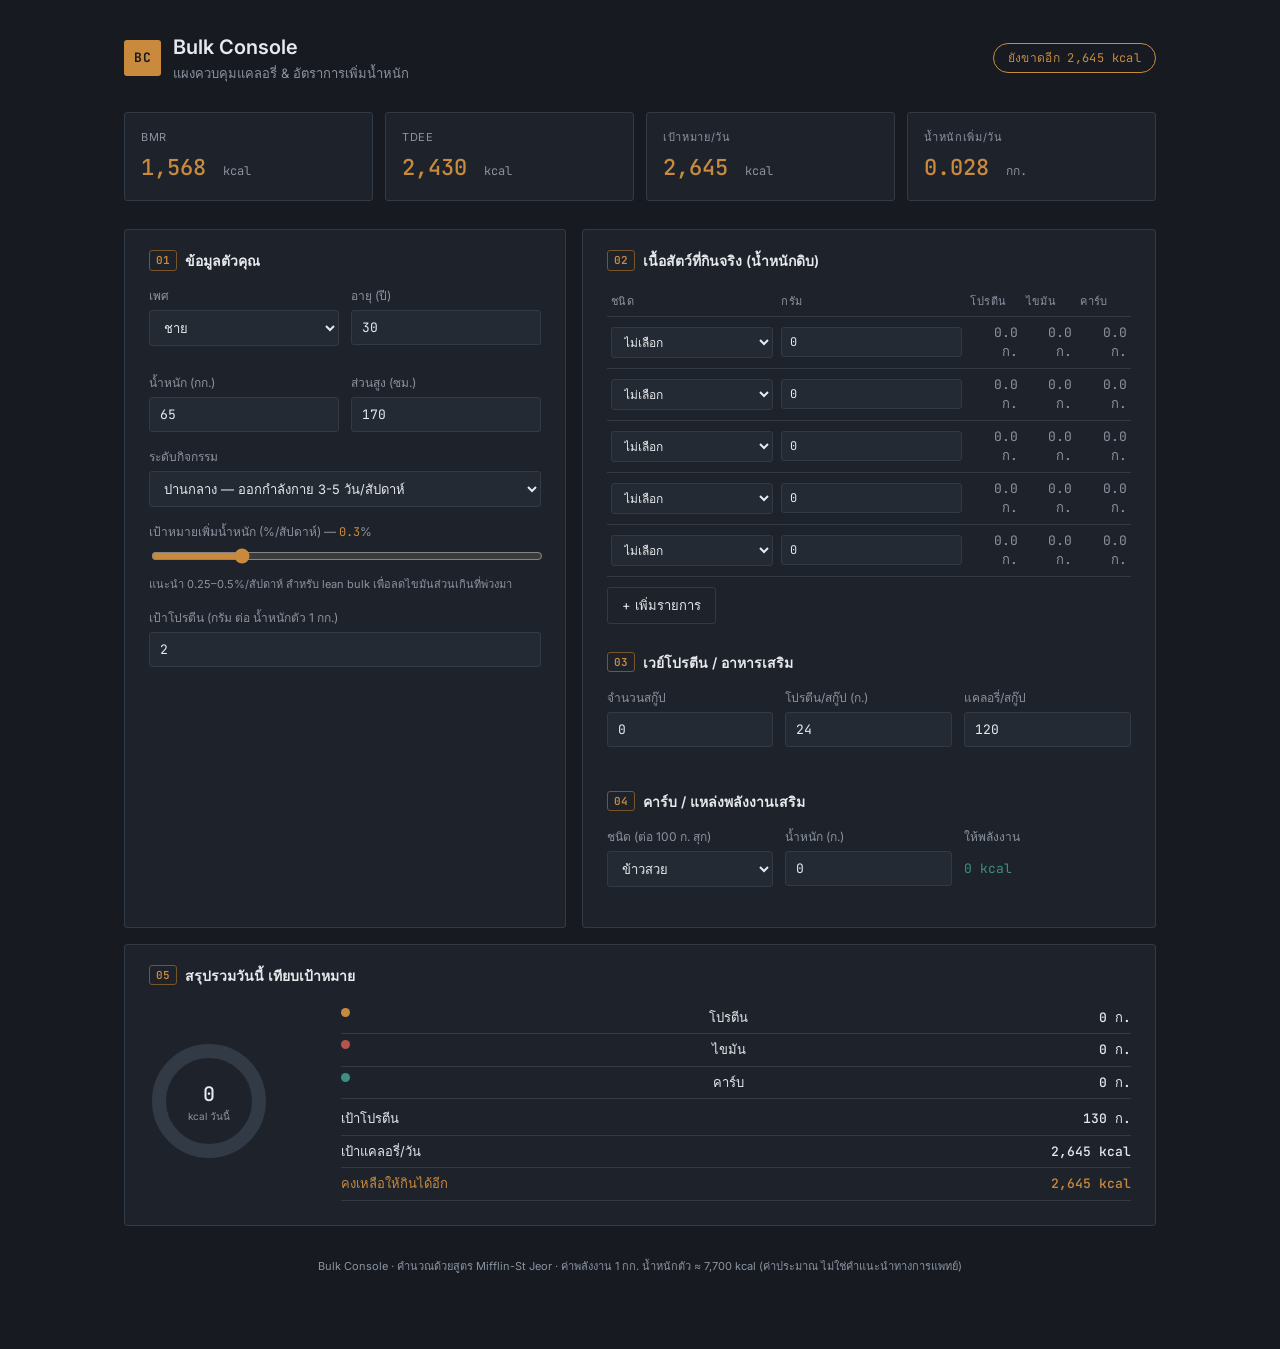
==== index.html @ b2c38f6e "Add Bulk Console calorie/weight-gain dashboard (static site)" ====
<!DOCTYPE html>
<html lang="th">
<head>
<meta charset="UTF-8">
<meta name="viewport" content="width=device-width, initial-scale=1.0">
<title>Bulk Console — แผงคุมแคลอรี่และน้ำหนัก</title>
<link rel="preconnect" href="https://fonts.googleapis.com">
<link rel="preconnect" href="https://fonts.gstatic.com" crossorigin>
<link href="https://fonts.googleapis.com/css2?family=JetBrains+Mono:wght@400;500;700&family=Inter:wght@400;500;600;700&display=swap" rel="stylesheet">
<link rel="stylesheet" href="assets/style.css">
</head>
<body>

<div class="wrap">

  <header class="topbar">
    <div class="topbar__brand">
      <span class="topbar__mark">BC</span>
      <div>
        <h1>Bulk Console</h1>
        <p>แผงควบคุมแคลอรี่ &amp; อัตราการเพิ่มน้ำหนัก</p>
      </div>
    </div>
    <div class="topbar__status" id="statusPill">กำลังคำนวณ…</div>
  </header>

  <section class="gauges" id="gauges"></section>

  <main class="grid">

    <!-- LEFT COLUMN: profile + inputs -->
    <section class="panel panel--profile">
      <h2><span class="eyebrow">01</span> ข้อมูลตัวคุณ</h2>

      <div class="field-grid">
        <div class="field">
          <label for="gender">เพศ</label>
          <select id="gender">
            <option value="male">ชาย</option>
            <option value="female">หญิง</option>
          </select>
        </div>
        <div class="field">
          <label for="age">อายุ (ปี)</label>
          <input type="number" id="age" value="30">
        </div>
        <div class="field">
          <label for="weight">น้ำหนัก (กก.)</label>
          <input type="number" id="weight" value="65" step="0.1">
        </div>
        <div class="field">
          <label for="height">ส่วนสูง (ซม.)</label>
          <input type="number" id="height" value="170">
        </div>
      </div>

      <div class="field">
        <label for="activity">ระดับกิจกรรม</label>
        <select id="activity">
          <option value="1.2">น้อยมาก — นั่งทำงาน ไม่ออกกำลังกาย</option>
          <option value="1.375">น้อย — ออกกำลังกาย 1-3 วัน/สัปดาห์</option>
          <option value="1.55" selected>ปานกลาง — ออกกำลังกาย 3-5 วัน/สัปดาห์</option>
          <option value="1.725">มาก — ออกกำลังกาย 6-7 วัน/สัปดาห์</option>
          <option value="1.9">หนักมาก — เทรนหนัก + งานใช้แรง</option>
        </select>
      </div>

      <div class="field">
        <label for="rate">เป้าหมายเพิ่มน้ำหนัก (%/สัปดาห์) — <output id="rateOut">0.3</output>%</label>
        <input type="range" id="rate" min="0.1" max="1" step="0.1" value="0.3">
        <p class="hint">แนะนำ 0.25–0.5%/สัปดาห์ สำหรับ lean bulk เพื่อลดไขมันส่วนเกินที่พ่วงมา</p>
      </div>

      <div class="field">
        <label for="proteinFactor">เป้าโปรตีน (กรัม ต่อ น้ำหนักตัว 1 กก.)</label>
        <input type="number" id="proteinFactor" value="2" step="0.1" min="1" max="3">
      </div>
    </section>

    <!-- RIGHT COLUMN: food log -->
    <section class="panel panel--food">
      <h2><span class="eyebrow">02</span> เนื้อสัตว์ที่กินจริง (น้ำหนักดิบ)</h2>

      <table class="food-table">
        <thead>
          <tr><th>ชนิด</th><th>กรัม</th><th>โปรตีน</th><th>ไขมัน</th><th>คาร์บ</th></tr>
        </thead>
        <tbody id="foodBody"></tbody>
      </table>
      <button class="btn" id="addRow" type="button">+ เพิ่มรายการ</button>

      <h2 class="mt"><span class="eyebrow">03</span> เวย์โปรตีน / อาหารเสริม</h2>
      <div class="field-grid field-grid--3">
        <div class="field">
          <label for="scoops">จำนวนสกู๊ป</label>
          <input type="number" id="scoops" value="0" min="0" step="1">
        </div>
        <div class="field">
          <label for="scoopProtein">โปรตีน/สกู๊ป (ก.)</label>
          <input type="number" id="scoopProtein" value="24">
        </div>
        <div class="field">
          <label for="scoopCal">แคลอรี่/สกู๊ป</label>
          <input type="number" id="scoopCal" value="120">
        </div>
      </div>

      <h2 class="mt"><span class="eyebrow">04</span> คาร์บ / แหล่งพลังงานเสริม</h2>
      <div class="field-grid field-grid--3">
        <div class="field">
          <label for="carbSource">ชนิด (ต่อ 100 ก. สุก)</label>
          <select id="carbSource">
            <option value="0">ข้าวสวย</option>
            <option value="1">ข้าวกล้อง</option>
            <option value="2">เส้นก๋วยเตี๋ยว</option>
            <option value="3">ขนมปังโฮลวีท</option>
            <option value="4">มันฝรั่งต้ม</option>
            <option value="5">ข้าวโอ๊ต (ดิบ)</option>
          </select>
        </div>
        <div class="field">
          <label for="carbGrams">น้ำหนัก (ก.)</label>
          <input type="number" id="carbGrams" value="0" min="0">
        </div>
        <div class="field metric-mini">
          <label>ให้พลังงาน</label>
          <div class="metric-mini__value" id="carbCalOut">0 kcal</div>
        </div>
      </div>
    </section>

  </main>

  <section class="panel panel--summary">
    <h2><span class="eyebrow">05</span> สรุปรวมวันนี้ เทียบเป้าหมาย</h2>
    <div class="summary-grid">
      <div class="donut-wrap">
        <svg viewBox="0 0 120 120" id="donut" role="img" aria-label="สัดส่วนสารอาหาร">
          <circle cx="60" cy="60" r="50" fill="none" stroke="var(--border)" stroke-width="14"/>
          <circle cx="60" cy="60" r="50" fill="none" id="donutProtein" stroke-width="14" stroke-linecap="butt" transform="rotate(-90 60 60)"/>
          <circle cx="60" cy="60" r="50" fill="none" id="donutFat" stroke-width="14" stroke-linecap="butt" transform="rotate(-90 60 60)"/>
          <circle cx="60" cy="60" r="50" fill="none" id="donutCarb" stroke-width="14" stroke-linecap="butt" transform="rotate(-90 60 60)"/>
        </svg>
        <div class="donut-center">
          <span id="donutKcal">0</span>
          <small>kcal วันนี้</small>
        </div>
      </div>
      <div class="legend">
        <div class="legend__row"><span class="dot dot--protein"></span>โปรตีน <b id="legProtein">0 ก.</b></div>
        <div class="legend__row"><span class="dot dot--fat"></span>ไขมัน <b id="legFat">0 ก.</b></div>
        <div class="legend__row"><span class="dot dot--carb"></span>คาร์บ <b id="legCarb">0 ก.</b></div>
        <div class="legend__row legend__row--divider"></div>
        <div class="legend__row"><span>เป้าโปรตีน</span><b id="legTargetProtein">0 ก.</b></div>
        <div class="legend__row"><span>เป้าแคลอรี่/วัน</span><b id="legTargetCal">0 kcal</b></div>
        <div class="legend__row legend__row--highlight"><span>คงเหลือให้กินได้อีก</span><b id="legRemain">0 kcal</b></div>
      </div>
    </div>
  </section>

  <footer class="foot">
    <p>Bulk Console · คำนวณด้วยสูตร Mifflin-St Jeor · ค่าพลังงาน 1 กก. น้ำหนักตัว ≈ 7,700 kcal (ค่าประมาณ ไม่ใช่คำแนะนำทางการแพทย์)</p>
  </footer>

</div>

<script src="assets/data.js"></script>
<script src="assets/script.js"></script>
</body>
</html>
---- assets/style.css ----
:root {
  --bg: #171B21;
  --panel: #1E232B;
  --panel-raised: #242A33;
  --border: #323A46;
  --text: #E7E9EC;
  --text-dim: #8B93A1;
  --amber: #C98A3E;
  --amber-dim: #7A552A;
  --teal: #3E8E82;
  --rust: #B4544A;
  --font-ui: 'Inter', sans-serif;
  --font-num: 'JetBrains Mono', monospace;
  --radius: 3px;
}

* { box-sizing: border-box; }

body {
  margin: 0;
  background: var(--bg);
  color: var(--text);
  font-family: var(--font-ui);
  line-height: 1.5;
}

.wrap {
  max-width: 1080px;
  margin: 0 auto;
  padding: 2rem 1.5rem 4rem;
}

/* ---------- Topbar ---------- */
.topbar {
  display: flex;
  align-items: center;
  justify-content: space-between;
  margin-bottom: 1.75rem;
  flex-wrap: wrap;
  gap: 1rem;
}
.topbar__brand { display: flex; align-items: center; gap: 12px; }
.topbar__mark {
  font-family: var(--font-num);
  font-weight: 700;
  font-size: 13px;
  color: var(--bg);
  background: var(--amber);
  padding: 8px 10px;
  border-radius: var(--radius);
  letter-spacing: 0.05em;
}
.topbar h1 { font-size: 20px; font-weight: 600; margin: 0; }
.topbar p { font-size: 13px; color: var(--text-dim); margin: 2px 0 0; }
.topbar__status {
  font-family: var(--font-num);
  font-size: 12px;
  color: var(--teal);
  border: 1px solid var(--teal);
  border-radius: 999px;
  padding: 5px 14px;
  letter-spacing: 0.03em;
}

/* ---------- Gauges ---------- */
.gauges {
  display: grid;
  grid-template-columns: repeat(4, 1fr);
  gap: 12px;
  margin-bottom: 1.75rem;
}
.gauge {
  background: var(--panel);
  border: 1px solid var(--border);
  border-radius: var(--radius);
  padding: 1rem;
}
.gauge__label {
  font-size: 11px;
  text-transform: uppercase;
  letter-spacing: 0.06em;
  color: var(--text-dim);
  margin-bottom: 6px;
}
.gauge__value {
  font-family: var(--font-num);
  font-size: 22px;
  font-weight: 500;
  color: var(--amber);
}
.gauge__value small {
  font-size: 12px;
  color: var(--text-dim);
  font-weight: 400;
  margin-left: 4px;
}

/* ---------- Panels ---------- */
.grid {
  display: grid;
  grid-template-columns: 1fr 1.3fr;
  gap: 16px;
  margin-bottom: 16px;
}
.panel {
  background: var(--panel);
  border: 1px solid var(--border);
  border-radius: var(--radius);
  padding: 1.25rem 1.5rem 1.5rem;
}
.panel h2 {
  font-size: 14px;
  font-weight: 600;
  margin: 0 0 1rem;
  display: flex;
  align-items: center;
  gap: 8px;
}
.panel h2.mt { margin-top: 1.75rem; }
.eyebrow {
  font-family: var(--font-num);
  font-size: 11px;
  color: var(--amber);
  border: 1px solid var(--amber-dim);
  border-radius: var(--radius);
  padding: 1px 6px;
}

/* ---------- Fields ---------- */
.field { margin-bottom: 1rem; }
.field label {
  display: block;
  font-size: 12px;
  color: var(--text-dim);
  margin-bottom: 5px;
}
.field-grid {
  display: grid;
  grid-template-columns: 1fr 1fr;
  gap: 12px;
}
.field-grid--3 { grid-template-columns: 1fr 1fr 1fr; }
.hint { font-size: 11px; color: var(--text-dim); margin: 6px 0 0; }

input[type="number"], input[type="text"], select {
  width: 100%;
  background: var(--panel-raised);
  border: 1px solid var(--border);
  color: var(--text);
  font-family: var(--font-num);
  font-size: 13px;
  padding: 8px 10px;
  border-radius: var(--radius);
}
select { font-family: var(--font-ui); }
input:focus, select:focus {
  outline: none;
  border-color: var(--amber);
}
input[type="range"] {
  width: 100%;
  accent-color: var(--amber);
}
output { color: var(--amber); font-family: var(--font-num); }

/* ---------- Food table ---------- */
.food-table { width: 100%; border-collapse: collapse; font-size: 13px; }
.food-table th {
  text-align: left;
  font-size: 11px;
  text-transform: uppercase;
  letter-spacing: 0.04em;
  color: var(--text-dim);
  font-weight: 500;
  padding: 6px 4px;
  border-bottom: 1px solid var(--border);
}
.food-table td { padding: 6px 4px; border-bottom: 1px solid var(--border); }
.food-table td select, .food-table td input {
  padding: 6px 8px;
  font-size: 12px;
}
.food-table td.num { font-family: var(--font-num); color: var(--text-dim); text-align: right; }

.btn {
  margin-top: 10px;
  background: transparent;
  border: 1px solid var(--border);
  color: var(--text);
  font-family: var(--font-ui);
  font-size: 13px;
  padding: 7px 14px;
  border-radius: var(--radius);
  cursor: pointer;
}
.btn:hover { border-color: var(--amber); color: var(--amber); }

.metric-mini__value {
  font-family: var(--font-num);
  font-size: 13px;
  color: var(--teal);
  padding: 8px 0;
}

/* ---------- Summary / donut ---------- */
.panel--summary { grid-column: 1 / -1; }
.summary-grid {
  display: grid;
  grid-template-columns: 160px 1fr;
  gap: 2rem;
  align-items: center;
}
.donut-wrap { position: relative; width: 120px; height: 120px; }
.donut-wrap svg circle { transition: stroke-dasharray 0.2s ease; }
.donut-center {
  position: absolute;
  inset: 0;
  display: flex;
  flex-direction: column;
  align-items: center;
  justify-content: center;
}
.donut-center span {
  font-family: var(--font-num);
  font-size: 20px;
  font-weight: 500;
}
.donut-center small { font-size: 10px; color: var(--text-dim); }

.legend__row {
  display: flex;
  justify-content: space-between;
  font-size: 13px;
  padding: 6px 0;
  border-bottom: 1px solid var(--border);
}
.legend__row b { font-family: var(--font-num); font-weight: 500; }
.legend__row--divider { border-bottom: none; padding: 2px 0; }
.legend__row--highlight { color: var(--amber); }
.legend__row--highlight b { color: var(--amber); }

.dot { display: inline-block; width: 9px; height: 9px; border-radius: 50%; margin-right: 8px; }
.dot--protein { background: var(--amber); }
.dot--fat { background: var(--rust); }
.dot--carb { background: var(--teal); }

.foot {
  margin-top: 2rem;
  font-size: 11px;
  color: var(--text-dim);
  text-align: center;
}

@media (max-width: 720px) {
  .gauges { grid-template-columns: repeat(2, 1fr); }
  .grid { grid-template-columns: 1fr; }
  .summary-grid { grid-template-columns: 1fr; justify-items: center; }
}
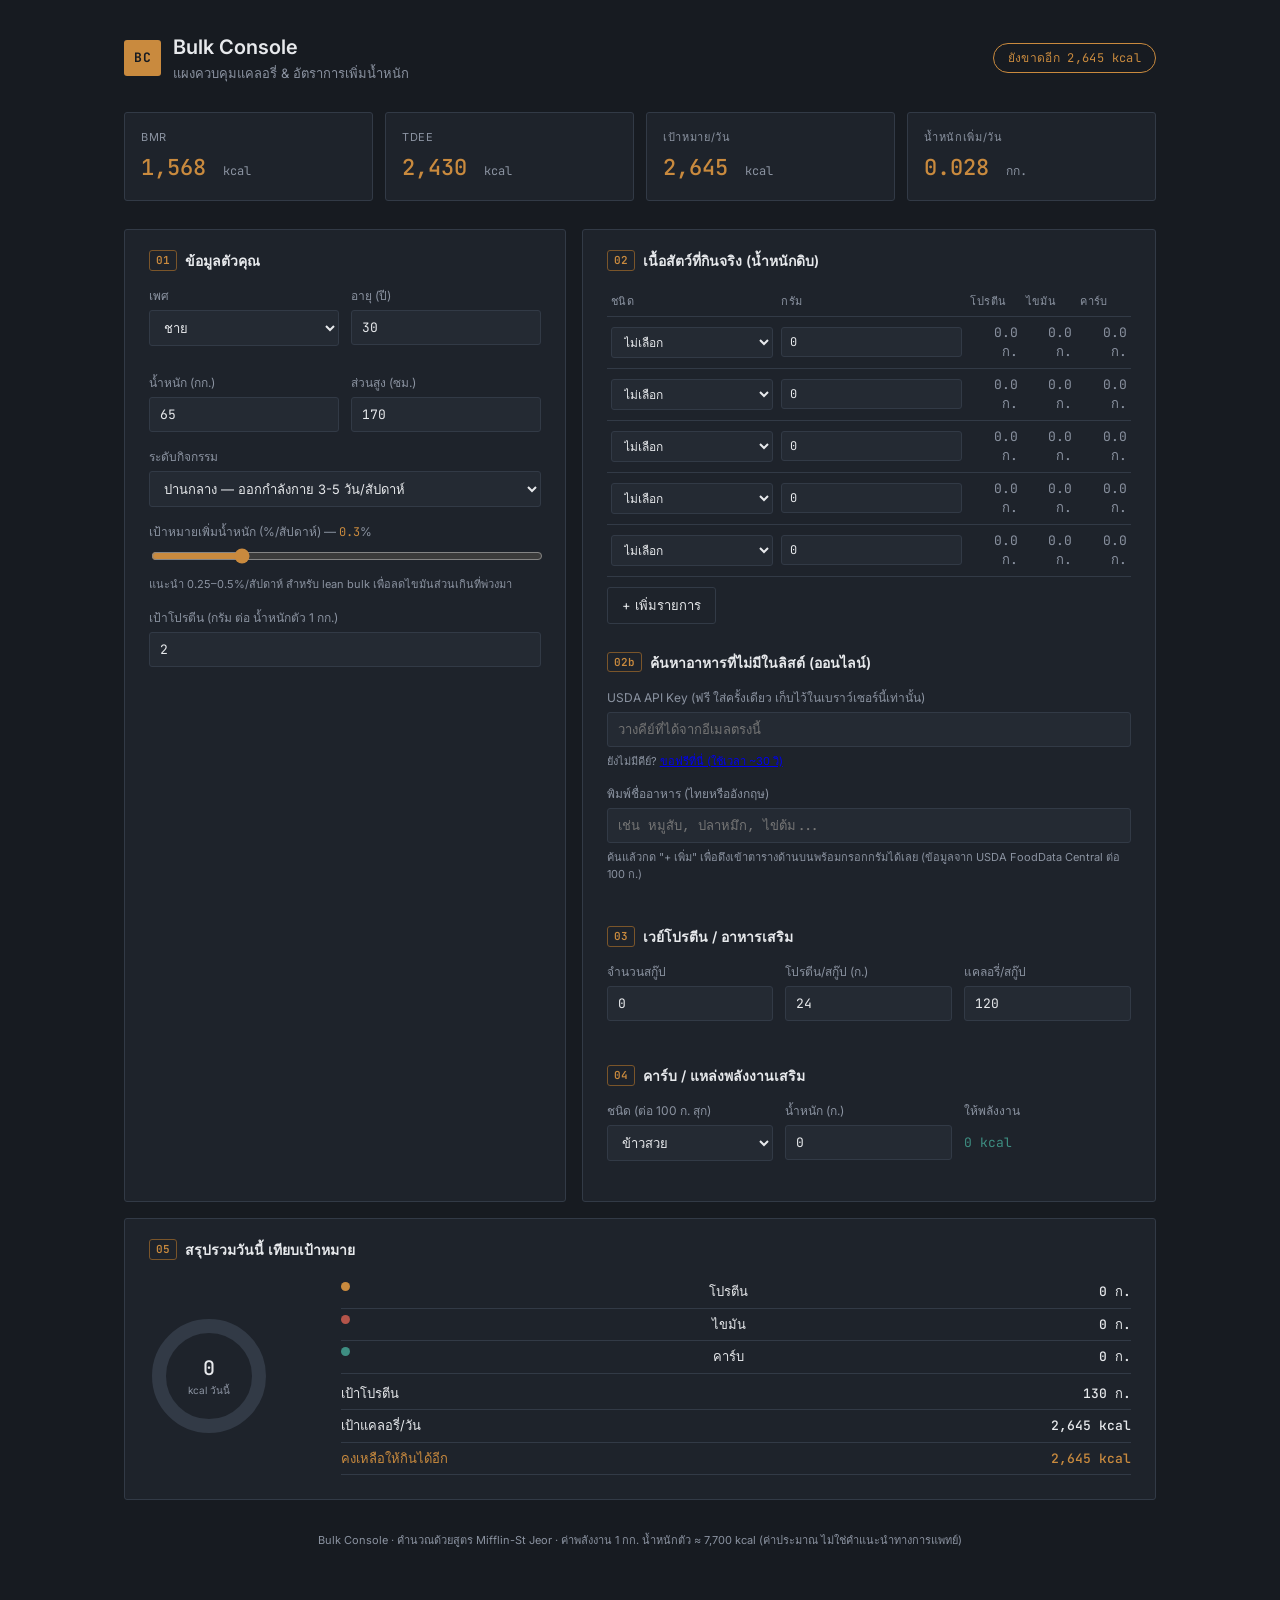
==== commit 039e095a: "Add online food search via USDA FoodData Central for items not in the preset list" ====
--- a/index.html
+++ b/index.html
@@ -89,6 +89,19 @@
       </table>
       <button class="btn" id="addRow" type="button">+ เพิ่มรายการ</button>
 
+      <h2 class="mt"><span class="eyebrow">02b</span> ค้นหาอาหารที่ไม่มีในลิสต์ (ออนไลน์)</h2>
+      <div class="field">
+        <label for="usdaKey">USDA API Key (ฟรี ใส่ครั้งเดียว เก็บไว้ในเบราว์เซอร์นี้เท่านั้น)</label>
+        <input type="text" id="usdaKey" placeholder="วางคีย์ที่ได้จากอีเมลตรงนี้">
+        <p class="hint">ยังไม่มีคีย์? <a href="https://fdc.nal.usda.gov/api-key-signup.html" target="_blank" rel="noopener">ขอฟรีที่นี่ (ใช้เวลา ~30 วิ)</a></p>
+      </div>
+      <div class="field">
+        <label for="foodSearch">พิมพ์ชื่ออาหาร (ไทยหรืออังกฤษ)</label>
+        <input type="text" id="foodSearch" placeholder="เช่น หมูสับ, ปลาหมึก, ไข่ต้ม...">
+        <p class="hint">ค้นแล้วกด "+ เพิ่ม" เพื่อดึงเข้าตารางด้านบนพร้อมกรอกกรัมได้เลย (ข้อมูลจาก USDA FoodData Central ต่อ 100 ก.)</p>
+      </div>
+      <div id="searchResults" class="search-results"></div>
+
       <h2 class="mt"><span class="eyebrow">03</span> เวย์โปรตีน / อาหารเสริม</h2>
       <div class="field-grid field-grid--3">
         <div class="field">
--- a/assets/style.css
+++ b/assets/style.css
@@ -195,6 +195,21 @@
 }
 .btn:hover { border-color: var(--amber); color: var(--amber); }
 
+.search-results { display: flex; flex-direction: column; gap: 8px; margin-top: 10px; }
+.search-result {
+  display: flex;
+  align-items: center;
+  justify-content: space-between;
+  gap: 12px;
+  background: var(--panel-raised);
+  border: 1px solid var(--border);
+  border-radius: var(--radius);
+  padding: 8px 12px;
+}
+.search-result__name { font-size: 13px; }
+.search-result__macro { font-family: var(--font-num); font-size: 11px; color: var(--text-dim); margin-top: 2px; }
+.btn--small { padding: 5px 10px; font-size: 12px; flex-shrink: 0; }
+
 .metric-mini__value {
   font-family: var(--font-num);
   font-size: 13px;
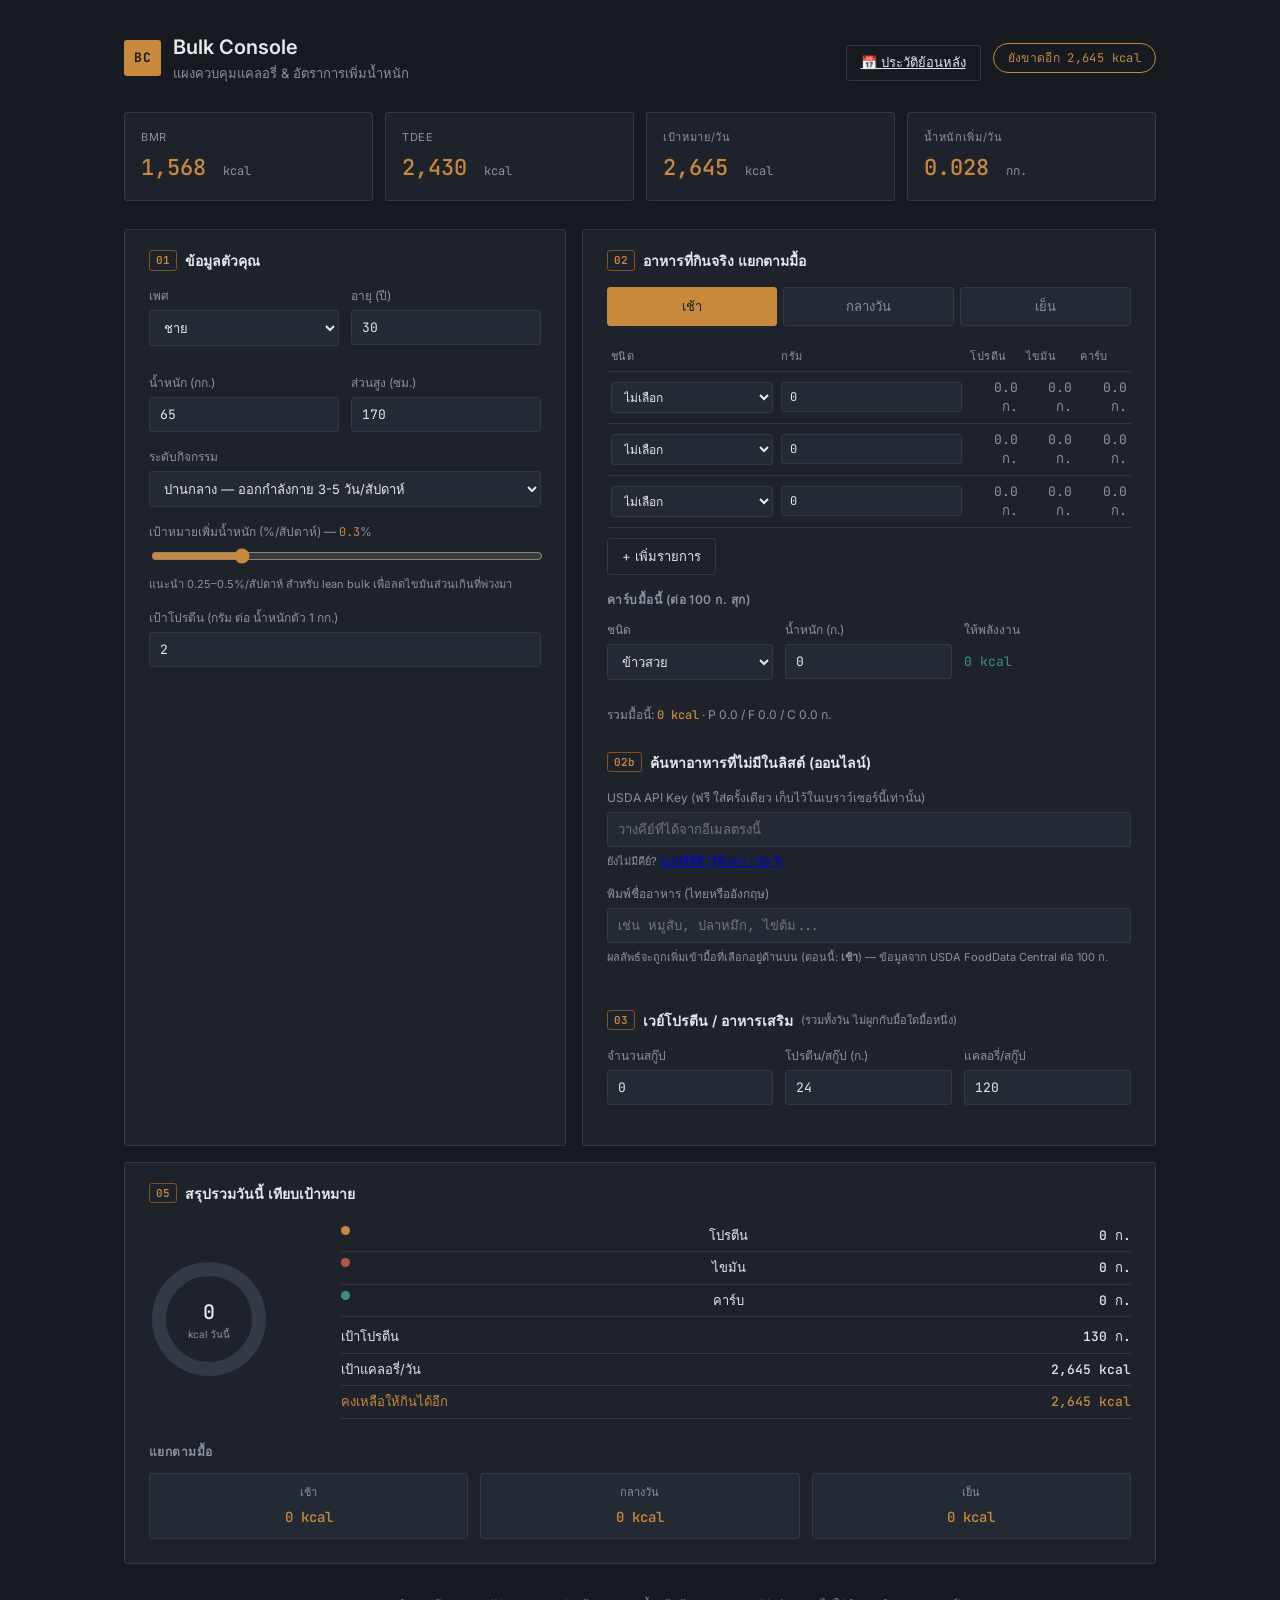
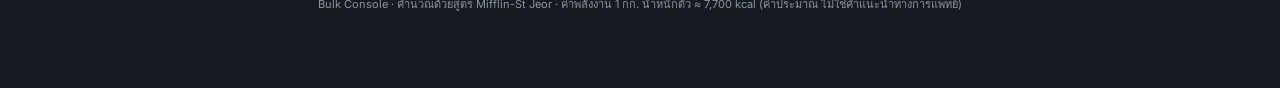
==== commit 88d0fd09: "Split food log by meal (breakfast/lunch/dinner) and add a daily nutrition history page" ====
--- a/index.html
+++ b/index.html
@@ -21,7 +21,10 @@
         <p>แผงควบคุมแคลอรี่ &amp; อัตราการเพิ่มน้ำหนัก</p>
       </div>
     </div>
-    <div class="topbar__status" id="statusPill">กำลังคำนวณ…</div>
+    <div class="topbar__actions">
+      <a class="btn" id="historyBtn" href="history.html" target="_blank" rel="noopener">📅 ประวัติย้อนหลัง</a>
+      <div class="topbar__status" id="statusPill">กำลังคำนวณ…</div>
+    </div>
   </header>
 
   <section class="gauges" id="gauges"></section>
@@ -79,15 +82,115 @@
 
     <!-- RIGHT COLUMN: food log -->
     <section class="panel panel--food">
-      <h2><span class="eyebrow">02</span> เนื้อสัตว์ที่กินจริง (น้ำหนักดิบ)</h2>
-
-      <table class="food-table">
-        <thead>
-          <tr><th>ชนิด</th><th>กรัม</th><th>โปรตีน</th><th>ไขมัน</th><th>คาร์บ</th></tr>
-        </thead>
-        <tbody id="foodBody"></tbody>
-      </table>
-      <button class="btn" id="addRow" type="button">+ เพิ่มรายการ</button>
+      <h2><span class="eyebrow">02</span> อาหารที่กินจริง แยกตามมื้อ</h2>
+
+      <div class="meal-tabs" id="mealTabs">
+        <button class="meal-tab is-active" data-meal="breakfast" type="button">เช้า</button>
+        <button class="meal-tab" data-meal="lunch" type="button">กลางวัน</button>
+        <button class="meal-tab" data-meal="dinner" type="button">เย็น</button>
+      </div>
+
+      <div class="meal-panel" data-meal-panel="breakfast">
+        <table class="food-table">
+          <thead>
+            <tr><th>ชนิด</th><th>กรัม</th><th>โปรตีน</th><th>ไขมัน</th><th>คาร์บ</th></tr>
+          </thead>
+          <tbody class="foodBody" data-meal="breakfast"></tbody>
+        </table>
+        <button class="btn addRow" data-meal="breakfast" type="button">+ เพิ่มรายการ</button>
+
+        <h3 class="meal-subhead">คาร์บมื้อนี้ (ต่อ 100 ก. สุก)</h3>
+        <div class="field-grid field-grid--3">
+          <div class="field">
+            <label>ชนิด</label>
+            <select class="carbSource" data-meal="breakfast">
+              <option value="0">ข้าวสวย</option>
+              <option value="1">ข้าวกล้อง</option>
+              <option value="2">เส้นก๋วยเตี๋ยว</option>
+              <option value="3">ขนมปังโฮลวีท</option>
+              <option value="4">มันฝรั่งต้ม</option>
+              <option value="5">ข้าวโอ๊ต (ดิบ)</option>
+            </select>
+          </div>
+          <div class="field">
+            <label>น้ำหนัก (ก.)</label>
+            <input type="number" class="carbGrams" data-meal="breakfast" value="0" min="0">
+          </div>
+          <div class="field metric-mini">
+            <label>ให้พลังงาน</label>
+            <div class="metric-mini__value carbCalOut" data-meal="breakfast">0 kcal</div>
+          </div>
+        </div>
+        <p class="meal-subtotal" data-meal-subtotal="breakfast">รวมมื้อนี้: <b>0 kcal</b> · P 0 / F 0 / C 0 ก.</p>
+      </div>
+
+      <div class="meal-panel" data-meal-panel="lunch" hidden>
+        <table class="food-table">
+          <thead>
+            <tr><th>ชนิด</th><th>กรัม</th><th>โปรตีน</th><th>ไขมัน</th><th>คาร์บ</th></tr>
+          </thead>
+          <tbody class="foodBody" data-meal="lunch"></tbody>
+        </table>
+        <button class="btn addRow" data-meal="lunch" type="button">+ เพิ่มรายการ</button>
+
+        <h3 class="meal-subhead">คาร์บมื้อนี้ (ต่อ 100 ก. สุก)</h3>
+        <div class="field-grid field-grid--3">
+          <div class="field">
+            <label>ชนิด</label>
+            <select class="carbSource" data-meal="lunch">
+              <option value="0">ข้าวสวย</option>
+              <option value="1">ข้าวกล้อง</option>
+              <option value="2">เส้นก๋วยเตี๋ยว</option>
+              <option value="3">ขนมปังโฮลวีท</option>
+              <option value="4">มันฝรั่งต้ม</option>
+              <option value="5">ข้าวโอ๊ต (ดิบ)</option>
+            </select>
+          </div>
+          <div class="field">
+            <label>น้ำหนัก (ก.)</label>
+            <input type="number" class="carbGrams" data-meal="lunch" value="0" min="0">
+          </div>
+          <div class="field metric-mini">
+            <label>ให้พลังงาน</label>
+            <div class="metric-mini__value carbCalOut" data-meal="lunch">0 kcal</div>
+          </div>
+        </div>
+        <p class="meal-subtotal" data-meal-subtotal="lunch">รวมมื้อนี้: <b>0 kcal</b> · P 0 / F 0 / C 0 ก.</p>
+      </div>
+
+      <div class="meal-panel" data-meal-panel="dinner" hidden>
+        <table class="food-table">
+          <thead>
+            <tr><th>ชนิด</th><th>กรัม</th><th>โปรตีน</th><th>ไขมัน</th><th>คาร์บ</th></tr>
+          </thead>
+          <tbody class="foodBody" data-meal="dinner"></tbody>
+        </table>
+        <button class="btn addRow" data-meal="dinner" type="button">+ เพิ่มรายการ</button>
+
+        <h3 class="meal-subhead">คาร์บมื้อนี้ (ต่อ 100 ก. สุก)</h3>
+        <div class="field-grid field-grid--3">
+          <div class="field">
+            <label>ชนิด</label>
+            <select class="carbSource" data-meal="dinner">
+              <option value="0">ข้าวสวย</option>
+              <option value="1">ข้าวกล้อง</option>
+              <option value="2">เส้นก๋วยเตี๋ยว</option>
+              <option value="3">ขนมปังโฮลวีท</option>
+              <option value="4">มันฝรั่งต้ม</option>
+              <option value="5">ข้าวโอ๊ต (ดิบ)</option>
+            </select>
+          </div>
+          <div class="field">
+            <label>น้ำหนัก (ก.)</label>
+            <input type="number" class="carbGrams" data-meal="dinner" value="0" min="0">
+          </div>
+          <div class="field metric-mini">
+            <label>ให้พลังงาน</label>
+            <div class="metric-mini__value carbCalOut" data-meal="dinner">0 kcal</div>
+          </div>
+        </div>
+        <p class="meal-subtotal" data-meal-subtotal="dinner">รวมมื้อนี้: <b>0 kcal</b> · P 0 / F 0 / C 0 ก.</p>
+      </div>
 
       <h2 class="mt"><span class="eyebrow">02b</span> ค้นหาอาหารที่ไม่มีในลิสต์ (ออนไลน์)</h2>
       <div class="field">
@@ -98,11 +201,11 @@
       <div class="field">
         <label for="foodSearch">พิมพ์ชื่ออาหาร (ไทยหรืออังกฤษ)</label>
         <input type="text" id="foodSearch" placeholder="เช่น หมูสับ, ปลาหมึก, ไข่ต้ม...">
-        <p class="hint">ค้นแล้วกด "+ เพิ่ม" เพื่อดึงเข้าตารางด้านบนพร้อมกรอกกรัมได้เลย (ข้อมูลจาก USDA FoodData Central ต่อ 100 ก.)</p>
+        <p class="hint">ผลลัพธ์จะถูกเพิ่มเข้ามื้อที่เลือกอยู่ด้านบน (ตอนนี้: <b id="activeMealLabel">เช้า</b>) — ข้อมูลจาก USDA FoodData Central ต่อ 100 ก.</p>
       </div>
       <div id="searchResults" class="search-results"></div>
 
-      <h2 class="mt"><span class="eyebrow">03</span> เวย์โปรตีน / อาหารเสริม</h2>
+      <h2 class="mt"><span class="eyebrow">03</span> เวย์โปรตีน / อาหารเสริม <small class="dim">(รวมทั้งวัน ไม่ผูกกับมื้อใดมื้อหนึ่ง)</small></h2>
       <div class="field-grid field-grid--3">
         <div class="field">
           <label for="scoops">จำนวนสกู๊ป</label>
@@ -115,29 +218,6 @@
         <div class="field">
           <label for="scoopCal">แคลอรี่/สกู๊ป</label>
           <input type="number" id="scoopCal" value="120">
-        </div>
-      </div>
-
-      <h2 class="mt"><span class="eyebrow">04</span> คาร์บ / แหล่งพลังงานเสริม</h2>
-      <div class="field-grid field-grid--3">
-        <div class="field">
-          <label for="carbSource">ชนิด (ต่อ 100 ก. สุก)</label>
-          <select id="carbSource">
-            <option value="0">ข้าวสวย</option>
-            <option value="1">ข้าวกล้อง</option>
-            <option value="2">เส้นก๋วยเตี๋ยว</option>
-            <option value="3">ขนมปังโฮลวีท</option>
-            <option value="4">มันฝรั่งต้ม</option>
-            <option value="5">ข้าวโอ๊ต (ดิบ)</option>
-          </select>
-        </div>
-        <div class="field">
-          <label for="carbGrams">น้ำหนัก (ก.)</label>
-          <input type="number" id="carbGrams" value="0" min="0">
-        </div>
-        <div class="field metric-mini">
-          <label>ให้พลังงาน</label>
-          <div class="metric-mini__value" id="carbCalOut">0 kcal</div>
         </div>
       </div>
     </section>
@@ -169,6 +249,19 @@
         <div class="legend__row legend__row--highlight"><span>คงเหลือให้กินได้อีก</span><b id="legRemain">0 kcal</b></div>
       </div>
     </div>
+
+    <h3 class="meal-breakdown-title">แยกตามมื้อ</h3>
+    <div class="meal-breakdown" id="mealBreakdown">
+      <div class="meal-breakdown__row">
+        <span>เช้า</span><b id="mb_breakfast">0 kcal</b>
+      </div>
+      <div class="meal-breakdown__row">
+        <span>กลางวัน</span><b id="mb_lunch">0 kcal</b>
+      </div>
+      <div class="meal-breakdown__row">
+        <span>เย็น</span><b id="mb_dinner">0 kcal</b>
+      </div>
+    </div>
   </section>
 
   <footer class="foot">
--- a/assets/style.css
+++ b/assets/style.css
@@ -52,6 +52,7 @@
 }
 .topbar h1 { font-size: 20px; font-weight: 600; margin: 0; }
 .topbar p { font-size: 13px; color: var(--text-dim); margin: 2px 0 0; }
+.topbar__actions { display: flex; align-items: center; gap: 12px; flex-wrap: wrap; }
 .topbar__status {
   font-family: var(--font-num);
   font-size: 12px;
@@ -162,6 +163,60 @@
   accent-color: var(--amber);
 }
 output { color: var(--amber); font-family: var(--font-num); }
+
+/* ---------- Meal tabs ---------- */
+.meal-tabs { display: flex; gap: 6px; margin-bottom: 1rem; }
+.meal-tab {
+  flex: 1;
+  background: var(--panel-raised);
+  border: 1px solid var(--border);
+  color: var(--text-dim);
+  font-family: var(--font-ui);
+  font-size: 13px;
+  font-weight: 500;
+  padding: 8px 10px;
+  border-radius: var(--radius);
+  cursor: pointer;
+}
+.meal-tab.is-active {
+  color: var(--bg);
+  background: var(--amber);
+  border-color: var(--amber);
+}
+.meal-subhead {
+  font-size: 12px;
+  font-weight: 600;
+  color: var(--text-dim);
+  margin: 1rem 0 0.75rem;
+  text-transform: uppercase;
+  letter-spacing: 0.04em;
+}
+.meal-subtotal {
+  font-size: 12px;
+  color: var(--text-dim);
+  margin: 10px 0 0;
+}
+.meal-subtotal b { font-family: var(--font-num); color: var(--amber); font-weight: 500; }
+.dim { color: var(--text-dim); font-weight: 400; font-size: 11px; }
+
+.meal-breakdown-title {
+  font-size: 12px;
+  font-weight: 600;
+  color: var(--text-dim);
+  text-transform: uppercase;
+  letter-spacing: 0.04em;
+  margin: 1.5rem 0 0.75rem;
+}
+.meal-breakdown { display: grid; grid-template-columns: repeat(3, 1fr); gap: 12px; }
+.meal-breakdown__row {
+  background: var(--panel-raised);
+  border: 1px solid var(--border);
+  border-radius: var(--radius);
+  padding: 10px 12px;
+  text-align: center;
+}
+.meal-breakdown__row span { display: block; font-size: 11px; color: var(--text-dim); margin-bottom: 4px; }
+.meal-breakdown__row b { font-family: var(--font-num); font-size: 14px; color: var(--amber); font-weight: 500; }
 
 /* ---------- Food table ---------- */
 .food-table { width: 100%; border-collapse: collapse; font-size: 13px; }
@@ -266,8 +321,39 @@
   text-align: center;
 }
 
+/* ---------- History page ---------- */
+.day-card { margin-bottom: 14px; }
+.day-card__header {
+  display: flex;
+  align-items: flex-start;
+  justify-content: space-between;
+  gap: 12px;
+  flex-wrap: wrap;
+}
+.day-card__date { font-size: 15px; font-weight: 600; margin: 0 0 4px; }
+.day-card__totals { font-size: 13px; color: var(--text-dim); margin: 0; }
+.day-card__totals b { font-family: var(--font-num); font-weight: 500; }
+.history-meals {
+  display: grid;
+  grid-template-columns: repeat(3, 1fr);
+  gap: 12px;
+  margin-top: 1rem;
+}
+.history-meal {
+  background: var(--panel-raised);
+  border: 1px solid var(--border);
+  border-radius: var(--radius);
+  padding: 10px 12px;
+  text-align: center;
+}
+.history-meal__label { display: block; font-size: 11px; color: var(--text-dim); margin-bottom: 4px; }
+.history-meal b { display: block; font-family: var(--font-num); font-size: 14px; color: var(--amber); font-weight: 500; }
+.history-meal small { display: block; font-family: var(--font-num); font-size: 11px; color: var(--text-dim); margin-top: 2px; }
+
 @media (max-width: 720px) {
   .gauges { grid-template-columns: repeat(2, 1fr); }
   .grid { grid-template-columns: 1fr; }
   .summary-grid { grid-template-columns: 1fr; justify-items: center; }
-}
+  .meal-breakdown { grid-template-columns: 1fr; }
+  .history-meals { grid-template-columns: 1fr; }
+}
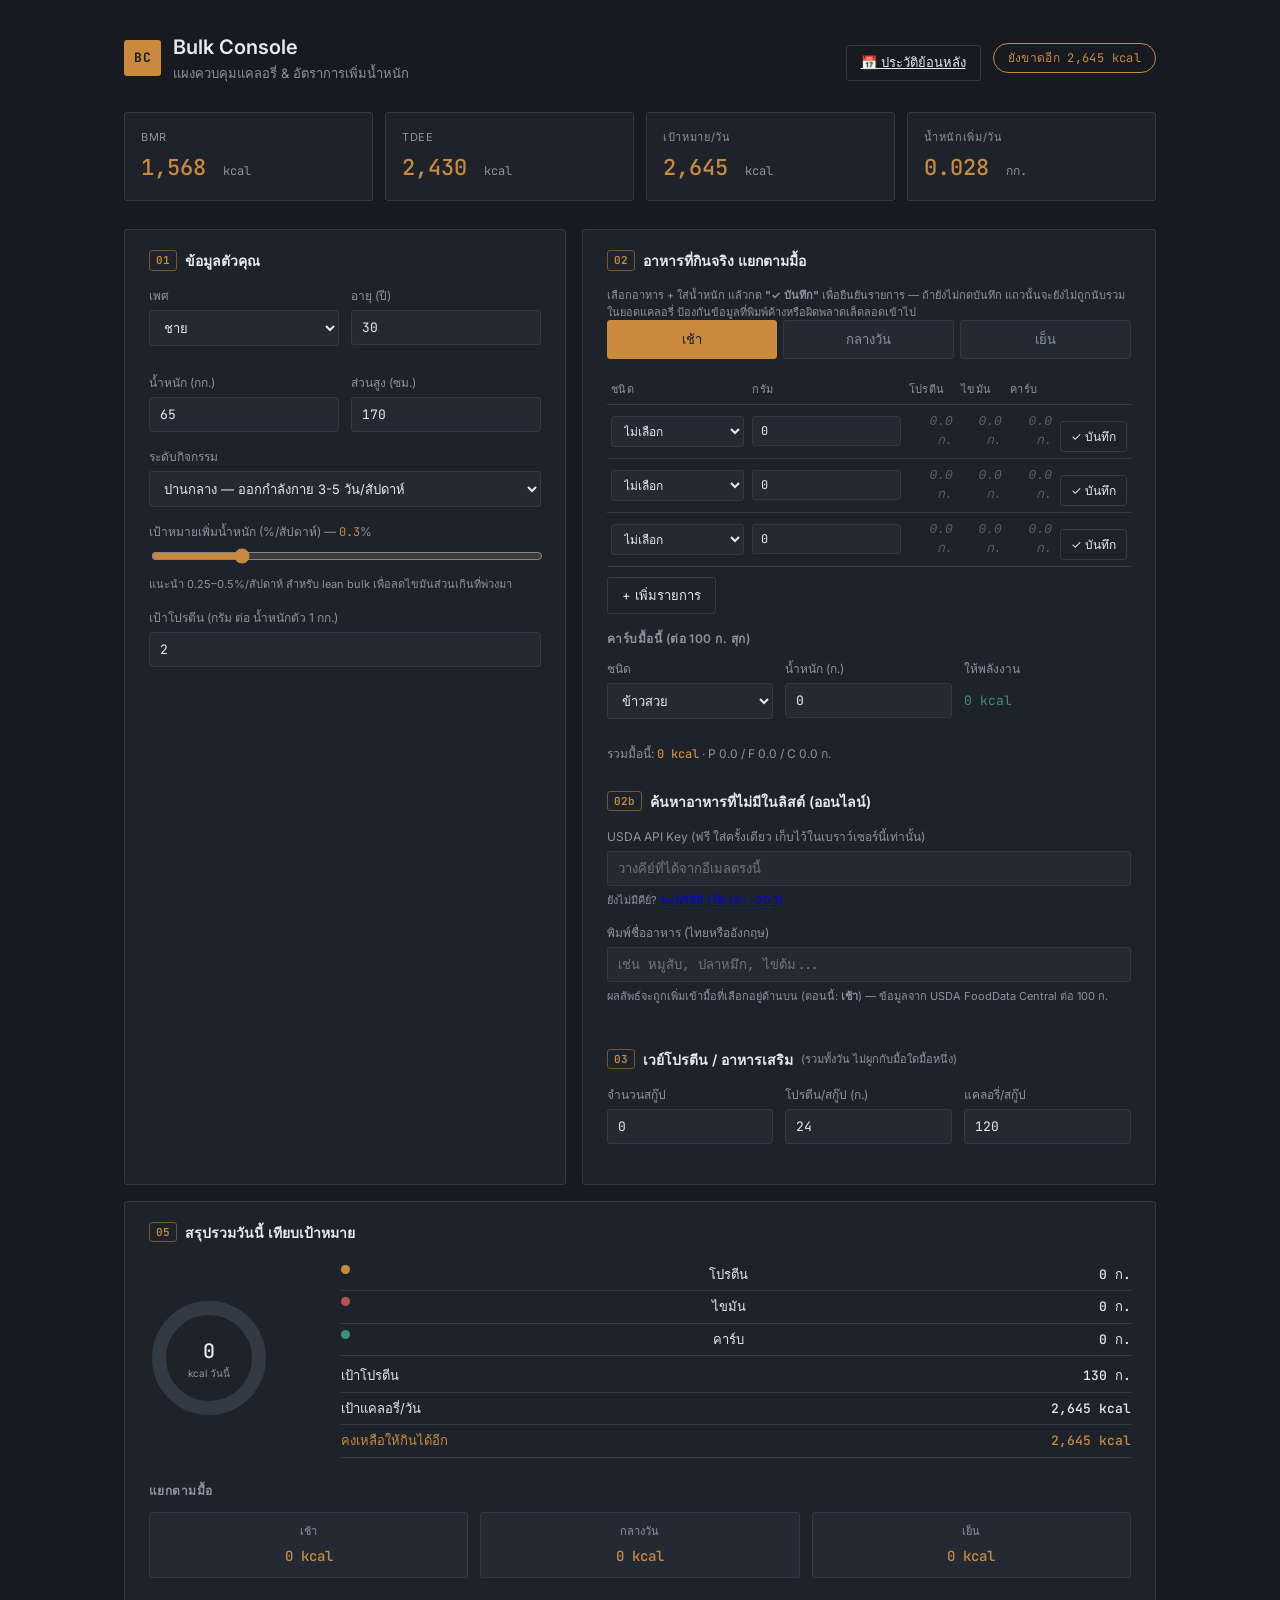
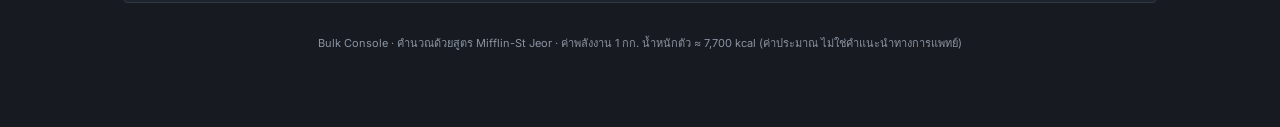
==== commit e443f3d5: "Require explicit confirm (save/edit) per food row to avoid counting mistyped entries" ====
--- a/index.html
+++ b/index.html
@@ -83,6 +83,7 @@
     <!-- RIGHT COLUMN: food log -->
     <section class="panel panel--food">
       <h2><span class="eyebrow">02</span> อาหารที่กินจริง แยกตามมื้อ</h2>
+      <p class="hint">เลือกอาหาร + ใส่น้ำหนัก แล้วกด <b>"✓ บันทึก"</b> เพื่อยืนยันรายการ — ถ้ายังไม่กดบันทึก แถวนั้นจะยังไม่ถูกนับรวมในยอดแคลอรี่ ป้องกันข้อมูลที่พิมพ์ค้างหรือผิดพลาดเล็ดลอดเข้าไป</p>
 
       <div class="meal-tabs" id="mealTabs">
         <button class="meal-tab is-active" data-meal="breakfast" type="button">เช้า</button>
@@ -93,7 +94,7 @@
       <div class="meal-panel" data-meal-panel="breakfast">
         <table class="food-table">
           <thead>
-            <tr><th>ชนิด</th><th>กรัม</th><th>โปรตีน</th><th>ไขมัน</th><th>คาร์บ</th></tr>
+            <tr><th>ชนิด</th><th>กรัม</th><th>โปรตีน</th><th>ไขมัน</th><th>คาร์บ</th><th></th></tr>
           </thead>
           <tbody class="foodBody" data-meal="breakfast"></tbody>
         </table>
@@ -110,6 +111,7 @@
               <option value="3">ขนมปังโฮลวีท</option>
               <option value="4">มันฝรั่งต้ม</option>
               <option value="5">ข้าวโอ๊ต (ดิบ)</option>
+              <option value="6">ข้าวเหนียว</option>
             </select>
           </div>
           <div class="field">
@@ -127,7 +129,7 @@
       <div class="meal-panel" data-meal-panel="lunch" hidden>
         <table class="food-table">
           <thead>
-            <tr><th>ชนิด</th><th>กรัม</th><th>โปรตีน</th><th>ไขมัน</th><th>คาร์บ</th></tr>
+            <tr><th>ชนิด</th><th>กรัม</th><th>โปรตีน</th><th>ไขมัน</th><th>คาร์บ</th><th></th></tr>
           </thead>
           <tbody class="foodBody" data-meal="lunch"></tbody>
         </table>
@@ -144,6 +146,7 @@
               <option value="3">ขนมปังโฮลวีท</option>
               <option value="4">มันฝรั่งต้ม</option>
               <option value="5">ข้าวโอ๊ต (ดิบ)</option>
+              <option value="6">ข้าวเหนียว</option>
             </select>
           </div>
           <div class="field">
@@ -161,7 +164,7 @@
       <div class="meal-panel" data-meal-panel="dinner" hidden>
         <table class="food-table">
           <thead>
-            <tr><th>ชนิด</th><th>กรัม</th><th>โปรตีน</th><th>ไขมัน</th><th>คาร์บ</th></tr>
+            <tr><th>ชนิด</th><th>กรัม</th><th>โปรตีน</th><th>ไขมัน</th><th>คาร์บ</th><th></th></tr>
           </thead>
           <tbody class="foodBody" data-meal="dinner"></tbody>
         </table>
@@ -178,6 +181,7 @@
               <option value="3">ขนมปังโฮลวีท</option>
               <option value="4">มันฝรั่งต้ม</option>
               <option value="5">ข้าวโอ๊ต (ดิบ)</option>
+              <option value="6">ข้าวเหนียว</option>
             </select>
           </div>
           <div class="field">
--- a/assets/style.css
+++ b/assets/style.css
@@ -236,6 +236,17 @@
   font-size: 12px;
 }
 .food-table td.num { font-family: var(--font-num); color: var(--text-dim); text-align: right; }
+.food-table td.row-action { white-space: nowrap; }
+.food-table select:disabled, .food-table input:disabled {
+  opacity: 0.7;
+  cursor: not-allowed;
+}
+.row--unsaved .foodP, .row--unsaved .foodF, .row--unsaved .foodC {
+  opacity: 0.55;
+  font-style: italic;
+}
+.row--saved { background: rgba(62, 142, 130, 0.08); }
+.row--saved .row-save { border-color: var(--teal); color: var(--teal); }
 
 .btn {
   margin-top: 10px;
